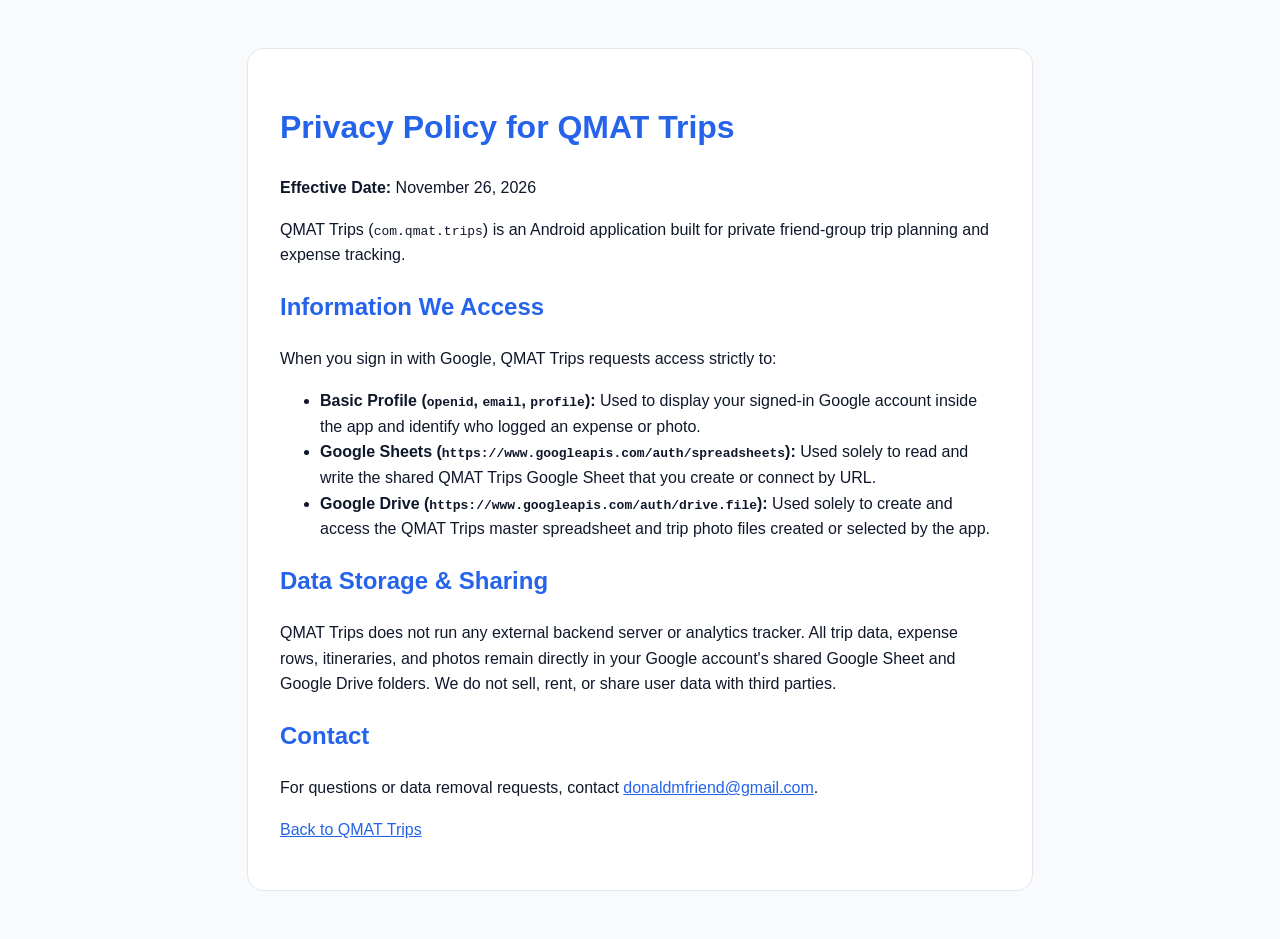
==== privacy.html @ 1f533bc0 "Add QMAT Trips homepage and privacy policy for OAuth branding" ====
<!DOCTYPE html>
<html lang="en">
<head>
  <meta charset="UTF-8" />
  <meta name="viewport" content="width=device-width, initial-scale=1.0" />
  <title>Privacy Policy — QMAT Trips</title>
  <style>
    body { font-family: -apple-system, BlinkMacSystemFont, "Segoe UI", Roboto, sans-serif; margin: 0; background: #F8FAFC; color: #0F172A; line-height: 1.6; }
    .wrap { max-width: 720px; margin: 48px auto; padding: 32px; background: #FFFFFF; border-radius: 16px; border: 1px solid #E2E8F0; }
    h1, h2 { color: #2563EB; }
    a { color: #2563EB; }
  </style>
</head>
<body>
  <div class="wrap">
    <h1>Privacy Policy for QMAT Trips</h1>
    <p><strong>Effective Date:</strong> November 26, 2026</p>
    <p>QMAT Trips (<code>com.qmat.trips</code>) is an Android application built for private friend-group trip planning and expense tracking.</p>

    <h2>Information We Access</h2>
    <p>When you sign in with Google, QMAT Trips requests access strictly to:</p>
    <ul>
      <li><strong>Basic Profile (<code>openid</code>, <code>email</code>, <code>profile</code>):</strong> Used to display your signed-in Google account inside the app and identify who logged an expense or photo.</li>
      <li><strong>Google Sheets (<code>https://www.googleapis.com/auth/spreadsheets</code>):</strong> Used solely to read and write the shared QMAT Trips Google Sheet that you create or connect by URL.</li>
      <li><strong>Google Drive (<code>https://www.googleapis.com/auth/drive.file</code>):</strong> Used solely to create and access the QMAT Trips master spreadsheet and trip photo files created or selected by the app.</li>
    </ul>

    <h2>Data Storage &amp; Sharing</h2>
    <p>QMAT Trips does not run any external backend server or analytics tracker. All trip data, expense rows, itineraries, and photos remain directly in your Google account's shared Google Sheet and Google Drive folders. We do not sell, rent, or share user data with third parties.</p>

    <h2>Contact</h2>
    <p>For questions or data removal requests, contact <a href="mailto:donaldmfriend@gmail.com">donaldmfriend@gmail.com</a>.</p>
    <p><a href="./index.html">Back to QMAT Trips</a></p>
  </div>
</body>
</html>
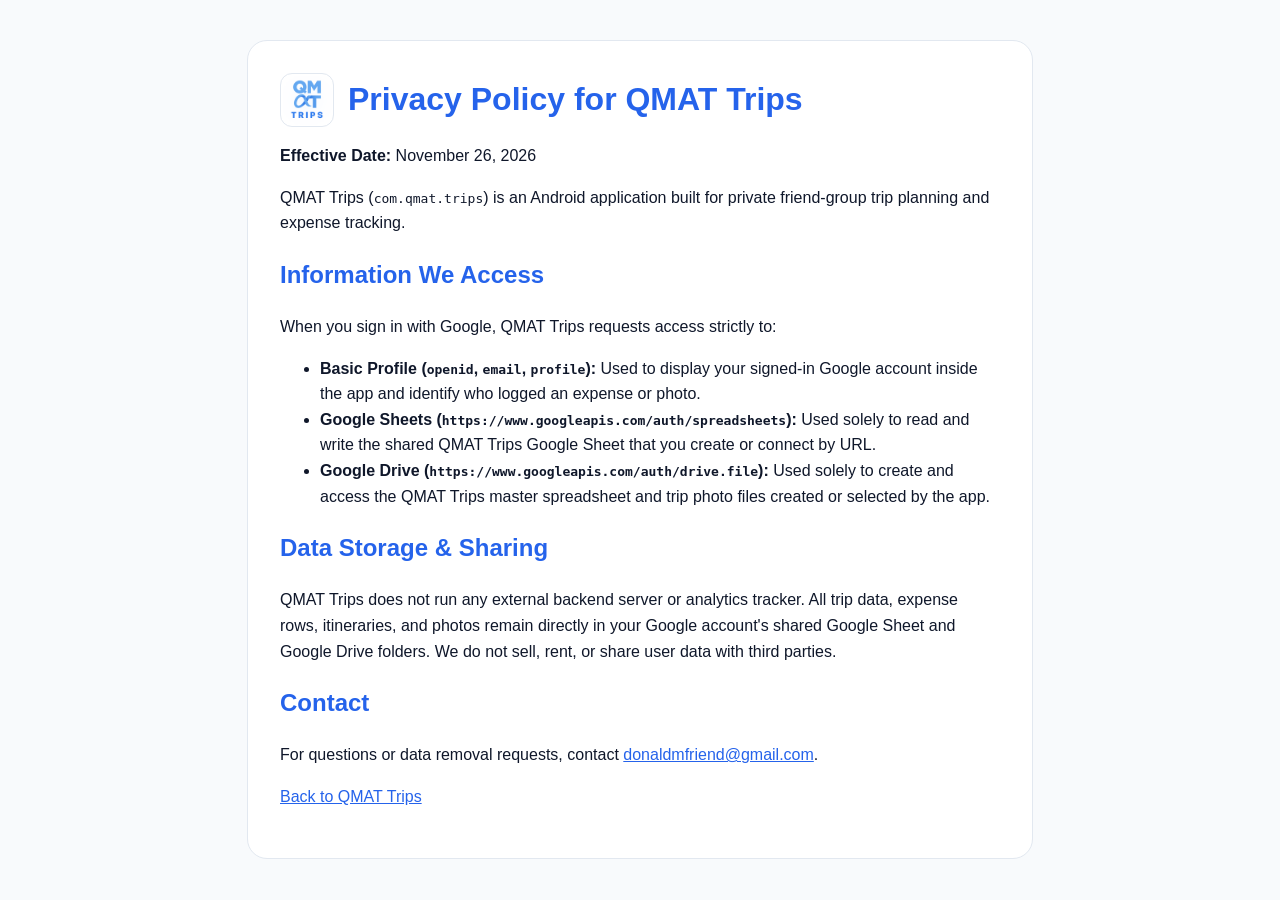
==== commit a51bef49: "Add QMAT Trips logo and direct v1.0.2 APK download" ====
--- a/privacy.html
+++ b/privacy.html
@@ -4,16 +4,22 @@
   <meta charset="UTF-8" />
   <meta name="viewport" content="width=device-width, initial-scale=1.0" />
   <title>Privacy Policy — QMAT Trips</title>
+  <link rel="icon" type="image/png" href="./qmat-trips-logo.png" />
   <style>
     body { font-family: -apple-system, BlinkMacSystemFont, "Segoe UI", Roboto, sans-serif; margin: 0; background: #F8FAFC; color: #0F172A; line-height: 1.6; }
-    .wrap { max-width: 720px; margin: 48px auto; padding: 32px; background: #FFFFFF; border-radius: 16px; border: 1px solid #E2E8F0; }
+    .wrap { max-width: 720px; margin: 40px auto; padding: 32px; background: #FFFFFF; border-radius: 20px; border: 1px solid #E2E8F0; }
+    .hero { display: flex; align-items: center; gap: 14px; margin-bottom: 12px; }
+    .logo { width: 52px; height: 52px; border-radius: 12px; border: 1px solid #E2E8F0; object-fit: contain; }
     h1, h2 { color: #2563EB; }
     a { color: #2563EB; }
   </style>
 </head>
 <body>
   <div class="wrap">
-    <h1>Privacy Policy for QMAT Trips</h1>
+    <div class="hero">
+      <img class="logo" src="./qmat-trips-logo.png" alt="QMAT Trips Logo" />
+      <h1 style="margin:0;">Privacy Policy for QMAT Trips</h1>
+    </div>
     <p><strong>Effective Date:</strong> November 26, 2026</p>
     <p>QMAT Trips (<code>com.qmat.trips</code>) is an Android application built for private friend-group trip planning and expense tracking.</p>
 
